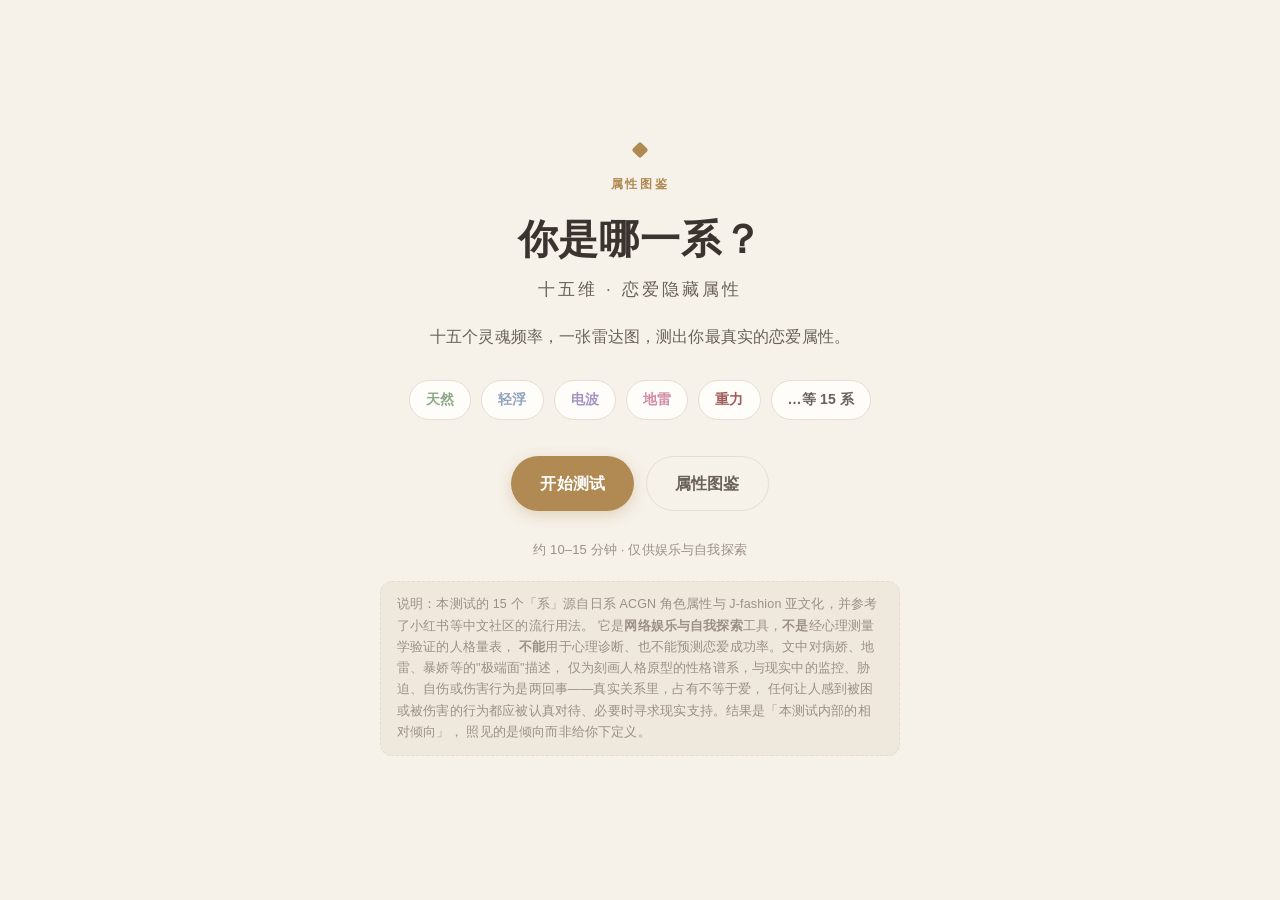
==== 15test/index.html @ 93ddb6b2 "新增 15test：十五维恋爱属性测试" ====
<!DOCTYPE html>
<html lang="zh-CN">
<head>
  <meta charset="UTF-8" />
  <meta name="viewport" content="width=device-width, initial-scale=1.0" />
  <title>十五维恋爱属性测试 · 你是哪一系？</title>
  <link rel="stylesheet" href="css/base.css" />
  <link rel="stylesheet" href="css/components.css" />
  <link rel="stylesheet" href="css/pages.css" />
</head>
<body>
  <main class="home">
    <div class="hero">
      <div class="diamond"></div>
      <p class="eyebrow" style="margin-top:18px;">属性图鉴</p>
      <h1>你是哪一系？</h1>
      <p class="subtitle">十五维 · 恋爱隐藏属性</p>
      <p class="intro">十五个灵魂频率，一张雷达图，测出你最真实的恋爱属性。</p>

      <div class="type-tags">
        <span class="type-tag" style="color:var(--t-natural)">天然</span>
        <span class="type-tag" style="color:var(--t-qingfu)">轻浮</span>
        <span class="type-tag" style="color:var(--t-dianbo)">电波</span>
        <span class="type-tag" style="color:var(--t-dilei)">地雷</span>
        <span class="type-tag" style="color:var(--t-zhongli)">重力</span>
        <span class="type-tag muted">…等 15 系</span>
      </div>

      <div class="cta-row">
        <a class="btn btn-primary" href="test.html" id="start-btn">开始测试</a>
        <a class="btn btn-ghost" href="codex.html">属性图鉴</a>
      </div>
      <div id="resume-row" class="cta-row hidden" style="margin-top:14px;">
        <a class="btn btn-ghost" href="test.html?resume=1" id="resume-btn">继续上次（已答 <span id="resume-count">0</span> 题）</a>
      </div>

      <p class="footnote">约 10–15 分钟 · 仅供娱乐与自我探索</p>

      <p class="disclaimer" style="max-width:520px;margin:20px auto 0;text-align:left;">
        说明：本测试的 15 个「系」源自日系 ACGN 角色属性与 J-fashion 亚文化，并参考了小红书等中文社区的流行用法。
        它是<strong>网络娱乐与自我探索</strong>工具，<strong>不是</strong>经心理测量学验证的人格量表，
        <strong>不能</strong>用于心理诊断、也不能预测恋爱成功率。文中对病娇、地雷、暴娇等的"极端面"描述，
        仅为刻画人格原型的性格谱系，与现实中的监控、胁迫、自伤或伤害行为是两回事——真实关系里，占有不等于爱，
        任何让人感到被困或被伤害的行为都应被认真对待、必要时寻求现实支持。结果是「本测试内部的相对倾向」，
        照见的是倾向而非给你下定义。
      </p>
    </div>
  </main>

  <script type="module">
    import { loadProgress } from './js/core/storage.js';
    const p = loadProgress();
    if (p && Object.keys(p.answers).length > 0) {
      document.getElementById('resume-row').classList.remove('hidden');
      document.getElementById('resume-count').textContent = Object.keys(p.answers).length;
      document.getElementById('start-btn').textContent = '重新开始';
      document.getElementById('start-btn').href = 'test.html?restart=1';
    }
  </script>
</body>
</html>
---- 15test/css/base.css ----
/* base.css —— 设计令牌、重置、排版基础 */

:root {
  /* 背景与中性色 */
  --bg: #f6f1e9;            /* 暖象牙白 */
  --bg-soft: #efe8dc;
  --card: #fffdfa;          /* 卡片白 */
  --border: #e7ddce;        /* 浅灰暖边框 */
  --shadow: 0 6px 24px rgba(120, 100, 70, 0.08);
  --shadow-sm: 0 2px 10px rgba(120, 100, 70, 0.06);

  /* 文字 */
  --ink: #3a3330;           /* 主文字，暖深褐 */
  --ink-soft: #6a615a;      /* 次要文字 */
  --ink-faint: #9b9088;     /* 弱化文字 */

  /* 金棕装饰 */
  --gold: #b08a52;
  --gold-soft: #c9a979;

  /* 五大类型配色（低饱和） */
  --t-natural: #8ba888;     /* 天然系 灰绿 */
  --t-qingfu:  #8fa3bf;     /* 轻浮系 灰蓝 */
  --t-dianbo:  #a593c4;     /* 电波系 淡紫 */
  --t-dilei:   #d08ba3;     /* 地雷系 玫瑰粉 */
  --t-zhongli: #9e5a5a;     /* 重力系 暗红 */

  /* 尺寸 */
  --radius: 18px;
  --radius-sm: 12px;
  --maxw: 720px;
  --gap: 20px;

  color-scheme: light;
}

* { box-sizing: border-box; }

html { -webkit-text-size-adjust: 100%; }

body {
  margin: 0;
  background: var(--bg);
  color: var(--ink);
  font-family: -apple-system, BlinkMacSystemFont, 'Segoe UI', 'PingFang SC',
    'Hiragino Sans GB', 'Microsoft YaHei', 'Noto Sans SC', sans-serif;
  font-size: 16px;
  line-height: 1.7;
  letter-spacing: 0.01em;
  -webkit-font-smoothing: antialiased;
}

h1, h2, h3, h4 { margin: 0; font-weight: 600; line-height: 1.35; }

p { margin: 0 0 0.8em; }

a { color: var(--gold); text-decoration: none; }

img { max-width: 100%; }

/* 英文小标题（section eyebrow） */
.eyebrow {
  font-size: 12px;
  letter-spacing: 0.22em;
  text-transform: uppercase;
  color: var(--gold);
  font-weight: 600;
}

/* 页面容器 */
.wrap {
  max-width: var(--maxw);
  margin: 0 auto;
  padding: 32px 20px 64px;
}

/* 金棕菱形装饰 */
.diamond {
  width: 12px;
  height: 12px;
  background: var(--gold);
  transform: rotate(45deg);
  margin: 0 auto;
  border-radius: 2px;
}

/* 细分隔线 */
.hr {
  height: 1px;
  background: var(--border);
  border: 0;
  margin: 20px 0;
}

/* 工具 class */
.center { text-align: center; }
.muted { color: var(--ink-soft); }
.faint { color: var(--ink-faint); font-size: 14px; }
.hidden { display: none !important; }

/* 无障碍：仅屏幕阅读器 */
.sr-only {
  position: absolute; width: 1px; height: 1px; padding: 0; margin: -1px;
  overflow: hidden; clip: rect(0,0,0,0); white-space: nowrap; border: 0;
}
---- 15test/css/components.css ----
/* components.css —— 可复用组件：卡片、按钮、标签、进度条、五维条 */

/* 卡片 */
.card {
  background: var(--card);
  border: 1px solid var(--border);
  border-radius: var(--radius);
  box-shadow: var(--shadow-sm);
  padding: 24px;
  margin-bottom: var(--gap);
}

.card-title {
  display: flex;
  align-items: baseline;
  gap: 10px;
  margin-bottom: 14px;
}
.card-title h2 { font-size: 19px; }

/* 按钮 */
.btn {
  display: inline-flex;
  align-items: center;
  justify-content: center;
  gap: 8px;
  font: inherit;
  font-weight: 600;
  cursor: pointer;
  border: 1px solid transparent;
  border-radius: 999px;
  padding: 13px 28px;
  transition: transform .12s ease, box-shadow .12s ease, background .12s ease;
  user-select: none;
}
.btn:active { transform: translateY(1px); }

.btn-primary {
  background: var(--gold);
  color: #fff;
  box-shadow: 0 4px 14px rgba(176, 138, 82, 0.3);
}
.btn-primary:hover { background: var(--gold-soft); }
.btn-primary:disabled { background: #d9cdb8; box-shadow: none; cursor: not-allowed; }

.btn-ghost {
  background: transparent;
  color: var(--ink-soft);
  border-color: var(--border);
}
.btn-ghost:hover { background: var(--bg-soft); }
.btn-ghost:disabled { opacity: .45; cursor: not-allowed; }

/* 类型标签（圆角 pill） */
.type-tag {
  display: inline-flex;
  align-items: center;
  padding: 7px 16px;
  border-radius: 999px;
  font-size: 14px;
  font-weight: 600;
  border: 1px solid var(--border);
  background: var(--card);
  color: var(--ink-soft);
}

/* 五维倾向横条 */
.bar-row {
  display: grid;
  grid-template-columns: 72px 1fr 46px;
  align-items: center;
  gap: 12px;
  margin: 12px 0;
}
.bar-row .bar-label { font-size: 14px; font-weight: 600; }
.bar-track {
  height: 10px;
  background: var(--bg-soft);
  border-radius: 999px;
  overflow: hidden;
}
.bar-fill {
  height: 100%;
  border-radius: 999px;
  transition: width .6s cubic-bezier(.2,.7,.3,1);
}
.bar-row .bar-val { font-size: 13px; color: var(--ink-soft); text-align: right; }

/* 属性小卡 */
.attr-card {
  border: 1px solid var(--border);
  border-radius: var(--radius-sm);
  padding: 16px 18px;
  margin-bottom: 14px;
  background: var(--bg-soft);
}
.attr-card h3 { font-size: 16px; margin-bottom: 4px; }
.attr-card .attr-score { font-size: 13px; color: var(--gold); font-weight: 600; }
.attr-card dl { margin: 10px 0 0; }
.attr-card dt { font-size: 12.5px; color: var(--ink-faint); font-weight: 600; margin-top: 8px; }
.attr-card dd { margin: 2px 0 0; font-size: 14px; }

/* 列表块 */
.list-tight { margin: 6px 0 0; padding-left: 20px; }
.list-tight li { margin: 4px 0; }

/* 免责声明条 */
.disclaimer {
  font-size: 12.5px;
  color: var(--ink-faint);
  background: var(--bg-soft);
  border: 1px dashed var(--border);
  border-radius: var(--radius-sm);
  padding: 12px 16px;
  margin-top: 8px;
}

/* 徽标/标识 */
.brand-mark { font-size: 12px; letter-spacing: .18em; color: var(--gold); font-weight: 600; }
---- 15test/css/pages.css ----
/* pages.css —— 各页面专属布局 + 响应式 */

/* ========== 首页 ========== */
.home {
  min-height: 100vh;
  display: flex;
  flex-direction: column;
  justify-content: center;
  align-items: center;
  text-align: center;
  padding: 48px 20px;
}
.home .hero { max-width: 560px; }
.home h1 {
  font-size: 40px;
  margin: 18px 0 10px;
  letter-spacing: 0.02em;
}
.home .subtitle {
  font-size: 17px;
  color: var(--ink-soft);
  letter-spacing: 0.18em;
  margin-bottom: 18px;
}
.home .intro {
  font-size: 16px;
  color: var(--ink-soft);
  margin-bottom: 30px;
}
.home .type-tags {
  display: flex;
  flex-wrap: wrap;
  gap: 10px;
  justify-content: center;
  margin-bottom: 36px;
}
.home .cta-row { display: flex; gap: 12px; justify-content: center; flex-wrap: wrap; }
.home .footnote { margin-top: 28px; font-size: 13px; color: var(--ink-faint); }

/* ========== 答题页 ========== */
.test-header {
  position: sticky;
  top: 0;
  background: var(--bg);
  padding: 14px 20px 10px;
  border-bottom: 1px solid var(--border);
  z-index: 10;
}
.test-header .meta-row {
  max-width: var(--maxw);
  margin: 0 auto;
  display: flex;
  justify-content: space-between;
  align-items: center;
  font-size: 13px;
  color: var(--ink-soft);
}
.progress-track {
  max-width: var(--maxw);
  margin: 8px auto 0;
  height: 6px;
  background: var(--bg-soft);
  border-radius: 999px;
  overflow: hidden;
}
.progress-fill {
  height: 100%;
  background: var(--gold);
  border-radius: 999px;
  transition: width .3s ease;
}
.save-state { font-size: 12px; color: var(--ink-faint); }

.question-block { margin-top: 10px; }
.module-label { font-size: 12.5px; color: var(--gold); font-weight: 600; letter-spacing: .08em; }
.question-text {
  font-size: 20px;
  line-height: 1.5;
  margin: 10px 0 22px;
  font-weight: 600;
}
.question-hint { font-size: 13px; color: var(--ink-faint); margin-bottom: 18px; }

/* 选项 */
.options { display: flex; flex-direction: column; gap: 12px; }
.option {
  display: flex;
  align-items: flex-start;
  gap: 12px;
  padding: 15px 18px;
  border: 1px solid var(--border);
  border-radius: var(--radius-sm);
  background: var(--card);
  cursor: pointer;
  transition: border-color .12s, background .12s, box-shadow .12s;
  text-align: left;
  font: inherit;
  width: 100%;
}
.option:hover { border-color: var(--gold-soft); background: var(--bg-soft); }
.option.selected {
  border-color: var(--gold);
  background: #fdf6ea;
  box-shadow: inset 0 0 0 1px var(--gold);
}
.option .opt-key {
  flex: 0 0 auto;
  width: 24px; height: 24px;
  border-radius: 50%;
  border: 1px solid var(--border);
  display: flex; align-items: center; justify-content: center;
  font-size: 12px; font-weight: 700; color: var(--ink-soft);
}
.option.selected .opt-key { background: var(--gold); color: #fff; border-color: var(--gold); }
.option .opt-text { flex: 1; font-size: 15.5px; line-height: 1.5; }

.nav-row {
  display: flex;
  justify-content: space-between;
  gap: 12px;
  margin-top: 28px;
}

/* ========== 结果页 ========== */
.result-head { text-align: center; margin-bottom: 28px; }

/* 主类型卡片 */
.main-type-card {
  text-align: center;
  padding: 34px 24px;
  position: relative;
}
.main-type-card .your-type { font-size: 12px; letter-spacing: .28em; color: var(--gold); }
.main-type-card .type-badge {
  display: inline-block;
  margin: 14px auto 6px;
  padding: 5px 16px;
  border-radius: 999px;
  font-size: 13px;
  font-weight: 600;
  color: #fff;
}
.main-type-card .type-name-cn { font-size: 38px; margin: 6px 0 2px; }
.main-type-card .type-name-en { font-size: 13px; letter-spacing: .3em; color: var(--ink-faint); }
.main-type-card .type-keywords {
  display: flex; gap: 10px; justify-content: center; margin: 16px 0;
  font-size: 13px; color: var(--ink-soft);
}
.main-type-card .type-keywords span::before { content: '· '; color: var(--gold); }
.main-type-card .type-desc { max-width: 520px; margin: 0 auto; color: var(--ink-soft); }
.main-type-card .type-score {
  display: inline-block; margin-top: 14px; font-size: 13px; color: var(--gold); font-weight: 600;
}
.main-type-card .divider-fine {
  width: 60px; height: 1px; background: var(--border); margin: 20px auto 0;
}

.subtype-note { font-size: 14px; color: var(--ink-soft); margin-top: 10px; }

/* 需求排序条 */
.need-row { display: flex; align-items: center; gap: 12px; margin: 10px 0; }
.need-row .need-name { flex: 0 0 92px; font-size: 14px; font-weight: 600; }
.need-row .need-track { flex: 1; height: 8px; background: var(--bg-soft); border-radius: 999px; overflow: hidden; }
.need-row .need-fill { height: 100%; background: var(--gold-soft); border-radius: 999px; }

/* 15 维降序排行条 */
.rank-item { margin: 14px 0; }
.rank-head { display: flex; align-items: baseline; gap: 10px; margin-bottom: 6px; }
.rank-head .rank-no {
  flex: 0 0 auto; width: 20px; height: 20px; border-radius: 50%;
  background: var(--bg-soft); color: var(--ink-soft);
  font-size: 11px; font-weight: 700; display: inline-flex; align-items: center; justify-content: center;
}
.rank-head .rank-name { flex: 1; font-size: 15px; font-weight: 600; }
.rank-head .rank-score { font-size: 13px; color: var(--ink-soft); font-weight: 600; }
.rank-desc { margin: 6px 0 0; font-size: 12.5px; color: var(--ink-faint); line-height: 1.55; }

/* 反差块 */
.contrast-item {
  padding: 14px 18px;
  border-left: 3px solid var(--gold);
  background: var(--bg-soft);
  border-radius: 0 var(--radius-sm) var(--radius-sm) 0;
  margin-bottom: 12px;
}
.contrast-item .think { color: var(--ink-soft); }
.contrast-item .actual { font-weight: 600; margin-top: 4px; }

/* 匹配块 */
.match-item { margin-bottom: 16px; }
.match-item h3 { font-size: 15px; margin-bottom: 4px; }
.match-tag { font-size: 12px; padding: 2px 10px; border-radius: 999px; background: var(--bg-soft); color: var(--ink-soft); }

/* 分享卡 canvas */
.share-area { text-align: center; }
#share-canvas {
  max-width: 100%;
  border-radius: var(--radius-sm);
  border: 1px solid var(--border);
  box-shadow: var(--shadow-sm);
  margin: 0 auto 16px;
  display: block;
}

/* ========== 图鉴页 ========== */
.codex-section { margin-bottom: 36px; }
.codex-grid { display: grid; gap: 16px; }
.codex-entry {
  border: 1px solid var(--border);
  border-radius: var(--radius-sm);
  padding: 18px 20px;
  background: var(--card);
}
.codex-entry h3 { font-size: 17px; display: flex; align-items: center; gap: 8px; }
.codex-entry .en { font-size: 11px; letter-spacing: .2em; color: var(--ink-faint); }
.codex-entry .kw { font-size: 13px; color: var(--gold); margin: 4px 0 8px; }
.codex-entry dl { margin: 0; }
.codex-entry dt { font-size: 12.5px; color: var(--ink-faint); font-weight: 600; margin-top: 10px; }
.codex-entry dd { margin: 2px 0 0; font-size: 14px; }
.color-dot { width: 12px; height: 12px; border-radius: 50%; display: inline-block; }

.topbar {
  display: flex; justify-content: space-between; align-items: center;
  max-width: var(--maxw); margin: 0 auto; padding: 16px 20px;
}

/* ========== 响应式 ========== */
@media (max-width: 480px) {
  .home h1 { font-size: 32px; }
  .main-type-card .type-name-cn { font-size: 30px; }
  .question-text { font-size: 18px; }
  .wrap { padding: 24px 16px 56px; }
  .bar-row { grid-template-columns: 60px 1fr 40px; gap: 8px; }
  .need-row .need-name { flex-basis: 76px; font-size: 13px; }
}
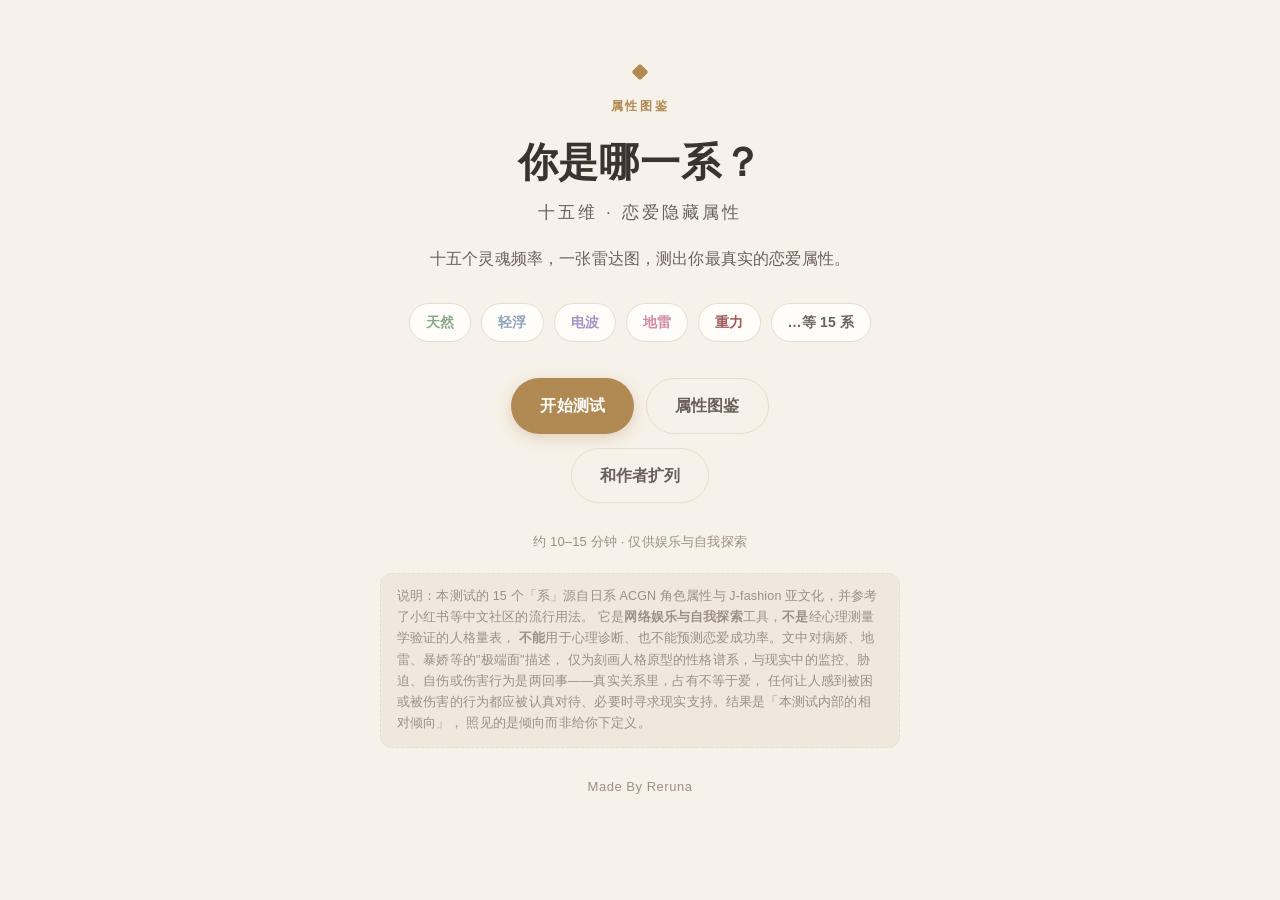
==== commit cb2b02ec: "15test：移除分享卡片，新增和作者扩列页与页脚署名" ====
--- a/15test/index.html
+++ b/15test/index.html
@@ -33,6 +33,9 @@
       <div id="resume-row" class="cta-row hidden" style="margin-top:14px;">
         <a class="btn btn-ghost" href="test.html?resume=1" id="resume-btn">继续上次（已答 <span id="resume-count">0</span> 题）</a>
       </div>
+      <div class="cta-row" style="margin-top:14px;">
+        <a class="btn btn-ghost" href="author.html">和作者扩列</a>
+      </div>
 
       <p class="footnote">约 10–15 分钟 · 仅供娱乐与自我探索</p>
 
@@ -45,6 +48,7 @@
         照见的是倾向而非给你下定义。
       </p>
     </div>
+    <footer class="site-footer"><a href="author.html">Made By Reruna</a></footer>
   </main>
 
   <script type="module">
--- a/15test/css/pages.css
+++ b/15test/css/pages.css
@@ -191,16 +191,18 @@
 .match-item h3 { font-size: 15px; margin-bottom: 4px; }
 .match-tag { font-size: 12px; padding: 2px 10px; border-radius: 999px; background: var(--bg-soft); color: var(--ink-soft); }
 
-/* 分享卡 canvas */
-.share-area { text-align: center; }
-#share-canvas {
-  max-width: 100%;
-  border-radius: var(--radius-sm);
-  border: 1px solid var(--border);
-  box-shadow: var(--shadow-sm);
-  margin: 0 auto 16px;
-  display: block;
-}
+/* 页脚 Made By Reruna */
+.site-footer {
+  text-align: center;
+  padding: 28px 20px 36px;
+  font-size: 13px;
+  letter-spacing: .04em;
+}
+.site-footer a {
+  color: var(--ink-faint);
+  text-decoration: none;
+}
+.site-footer a:hover { color: var(--gold); }
 
 /* ========== 图鉴页 ========== */
 .codex-section { margin-bottom: 36px; }
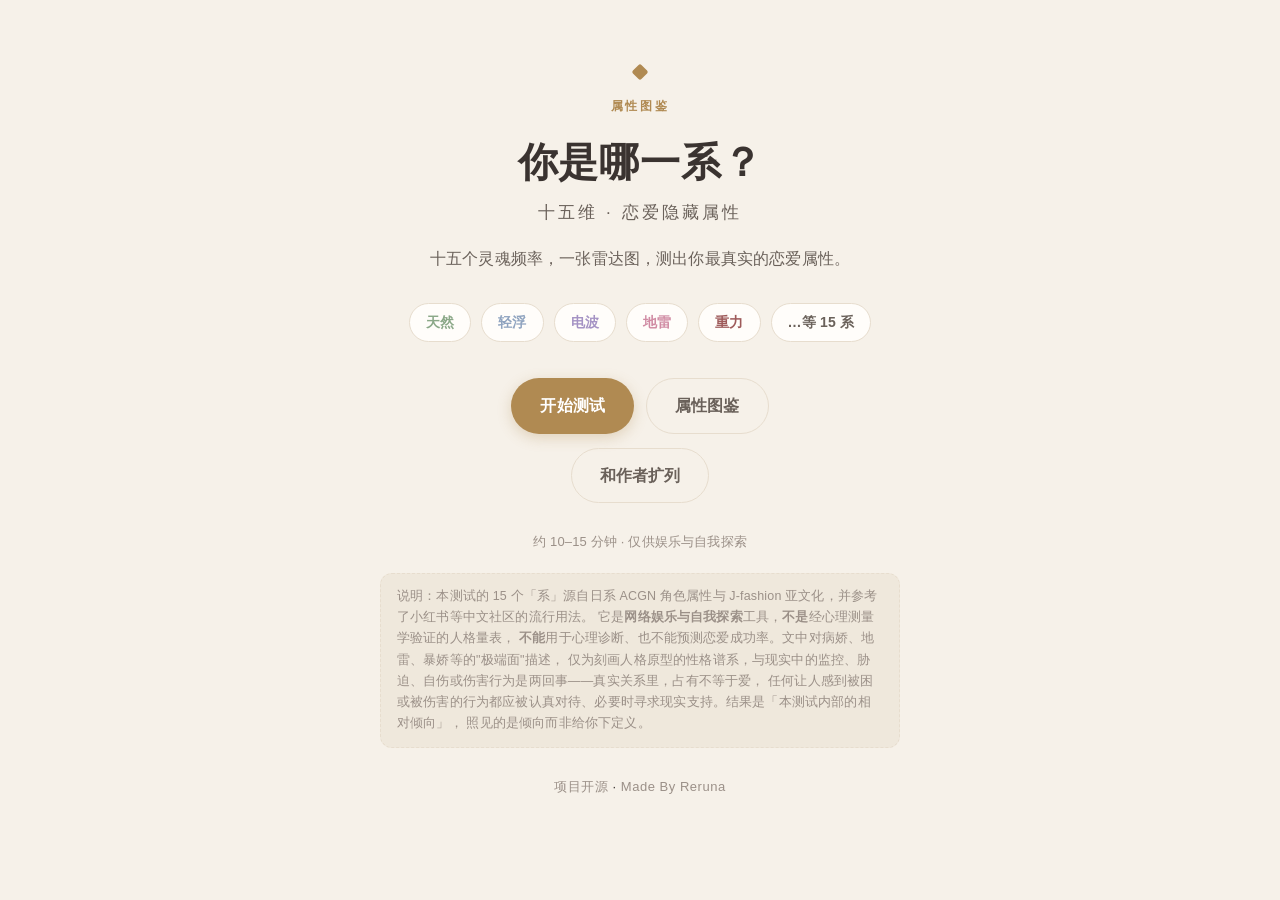
==== commit bc65c715: "15test：新增项目开源页，页脚加入开源入口" ====
--- a/15test/index.html
+++ b/15test/index.html
@@ -48,7 +48,7 @@
         照见的是倾向而非给你下定义。
       </p>
     </div>
-    <footer class="site-footer"><a href="author.html">Made By Reruna</a></footer>
+    <footer class="site-footer"><a href="opensource.html">项目开源</a> · <a href="author.html">Made By Reruna</a></footer>
   </main>
 
   <script type="module">
